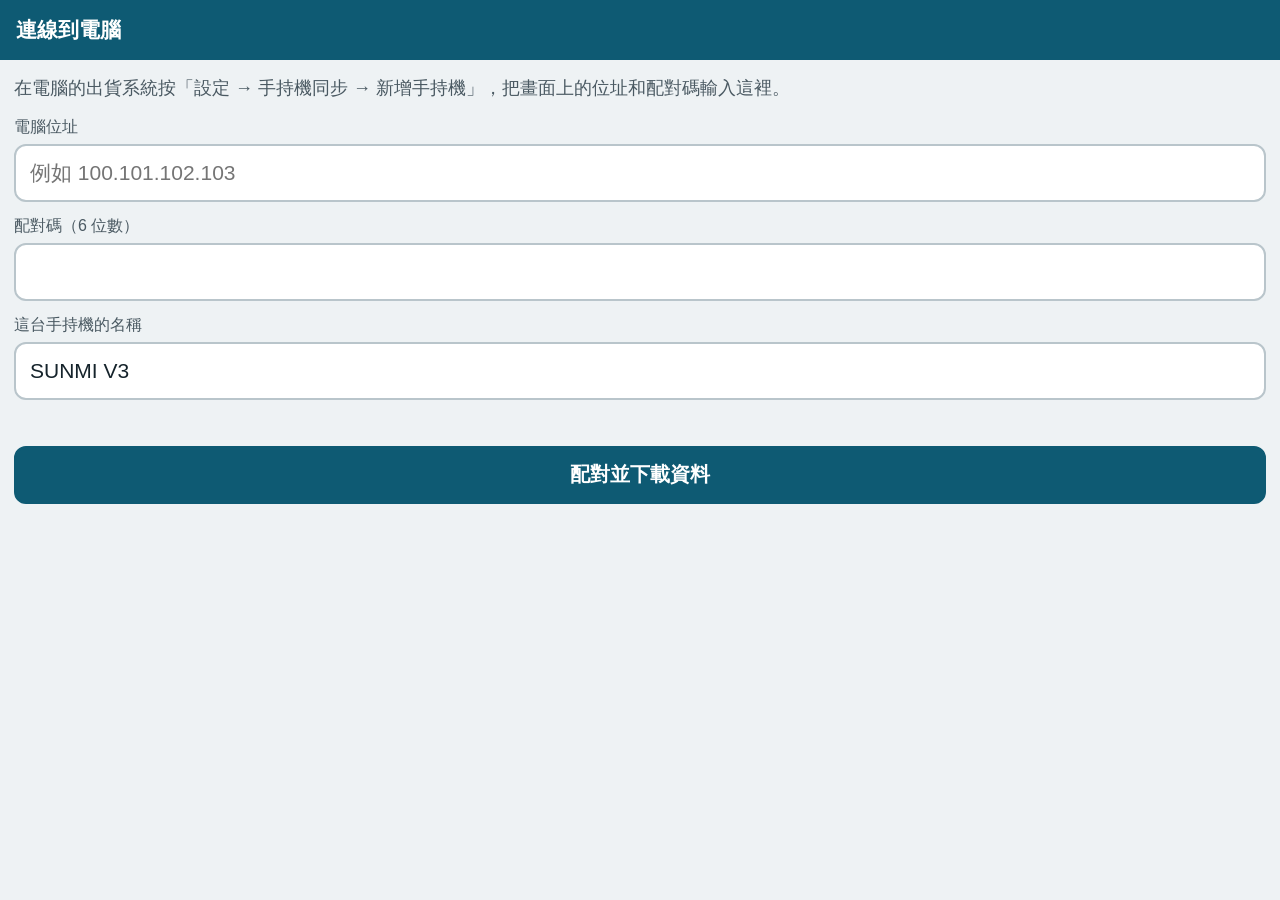
==== handheld/web/index.html @ 35146928 "泓昇出貨系統 0.4.0：電腦版＋手持機 App - 電腦版：出貨單、對帳單、手開對帳單、LQ-310 中一刀列印、手持機同步服務 - 手持機（商米 V3）：離線開單、填單價開立、58mm 熱感單列印" ====
<!doctype html>
<html lang="zh-Hant">
<head>
<meta charset="utf-8">
<meta name="viewport" content="width=device-width, initial-scale=1, maximum-scale=1, viewport-fit=cover">
<title>泓昇出貨</title>
<link rel="stylesheet" href="app.css">
</head>
<body>

<!-- 連線到電腦（第一次使用） -->
<section class="view" id="v-setup">
  <header class="bar"><h1>連線到電腦</h1></header>
  <div class="page">
    <p class="lead">在電腦的出貨系統按「設定 → 手持機同步 → 新增手持機」，把畫面上的位址和配對碼輸入這裡。</p>
    <label class="field"><span>電腦位址</span><input id="su-server" inputmode="url" autocomplete="off" placeholder="例如 100.101.102.103"></label>
    <label class="field"><span>配對碼（6 位數）</span><input id="su-code" inputmode="numeric" maxlength="6" autocomplete="off" class="big-num"></label>
    <label class="field"><span>這台手持機的名稱</span><input id="su-name" autocomplete="off"></label>
    <p class="error" id="su-error"></p>
    <button type="button" class="btn primary block" id="su-pair">配對並下載資料</button>
  </div>
</section>

<!-- 首頁：單據清單 -->
<section class="view" id="v-home">
  <header class="bar">
    <h1 id="home-title">出貨單</h1>
    <button type="button" class="bar-btn" id="home-settings" aria-label="設定">設定</button>
  </header>
  <button type="button" class="sync-chip" id="sync-chip"></button>
  <div class="page with-fab" id="home-list"></div>
  <button type="button" class="fab" id="home-new">＋ 開新出貨單</button>
</section>

<!-- 開單／編輯 -->
<section class="view" id="v-doc">
  <header class="bar">
    <button type="button" class="bar-back" data-back aria-label="返回">‹</button>
    <h1 id="doc-title">新出貨單</h1>
    <button type="button" class="bar-btn danger" id="doc-delete" hidden>刪除</button>
  </header>
  <div class="page with-actions">
    <div id="doc-banner"></div>
    <button type="button" class="pick" id="doc-customer"></button>
    <div id="doc-lines"></div>
    <button type="button" class="btn ghost block" id="doc-add">＋ 加品項</button>
    <div class="totals" id="doc-totals"></div>
  </div>
  <div class="actions-bar" id="doc-actions"></div>
</section>

<!-- 選客戶 -->
<section class="view" id="v-customers">
  <header class="bar">
    <button type="button" class="bar-back" data-back aria-label="返回">‹</button>
    <h1>選擇客戶</h1>
  </header>
  <div class="search"><input id="cp-search" type="search" placeholder="搜尋名稱、代號、電話" autocomplete="off"></div>
  <div class="page" id="cp-list"></div>
</section>

<!-- 新增客戶 -->
<section class="view" id="v-newcust">
  <header class="bar">
    <button type="button" class="bar-back" data-back aria-label="返回">‹</button>
    <h1>新增客戶</h1>
  </header>
  <div class="page with-actions">
    <label class="field"><span>客戶名稱（印在單上）</span><input id="nc-name" autocomplete="off"></label>
    <label class="field"><span>電話</span><input id="nc-phone" inputmode="tel" autocomplete="off"></label>
    <label class="field"><span>地址</span><input id="nc-address" autocomplete="off"></label>
    <div class="field"><span>稅別</span>
      <div class="seg" id="nc-tax">
        <button type="button" data-v="exclusive" aria-pressed="true">外加 5%</button>
        <button type="button" data-v="inclusive" aria-pressed="false">內含 5%</button>
        <button type="button" data-v="none" aria-pressed="false">免稅</button>
      </div>
    </div>
    <label class="field"><span>備註</span><input id="nc-note" autocomplete="off"></label>
    <p class="hint">新增的客戶會同步到電腦，在電腦上確認或合併。</p>
  </div>
  <div class="actions-bar"><button type="button" class="btn primary" id="nc-save">儲存並使用</button></div>
</section>

<!-- 選品項 -->
<section class="view" id="v-products">
  <header class="bar">
    <button type="button" class="bar-back" data-back aria-label="返回">‹</button>
    <h1>選擇品項</h1>
  </header>
  <div class="search"><input id="pp-search" type="search" placeholder="搜尋品名或代號，或直接輸入新品名" autocomplete="off"></div>
  <div class="page" id="pp-list"></div>
</section>

<!-- 品項：數量、單價 -->
<section class="view" id="v-item">
  <header class="bar">
    <button type="button" class="bar-back" data-back aria-label="返回">‹</button>
    <h1 id="it-title">品項</h1>
  </header>
  <div class="page with-actions">
    <label class="field"><span>品名</span><input id="it-name" autocomplete="off"></label>
    <div class="field">
      <span>數量</span>
      <input id="it-qty" inputmode="decimal" autocomplete="off" class="big-num">
      <div class="chips" id="it-qty-chips">
        <button type="button" data-add="斤">斤</button><button type="button" data-add="兩">兩</button>
        <button type="button" data-clear>清除</button>
      </div>
      <p class="hint" id="it-qty-hint"></p>
    </div>
    <div class="field">
      <span>單位</span>
      <input id="it-unit" autocomplete="off">
      <div class="chips" id="it-unit-chips"></div>
    </div>
    <div class="field">
      <span>單價</span>
      <input id="it-price" inputmode="decimal" autocomplete="off" class="big-num">
      <p class="hint" id="it-price-hint"></p>
    </div>
    <label class="field"><span>備註</span><input id="it-note" autocomplete="off"></label>
    <div class="amount-preview" id="it-amount"></div>
  </div>
  <div class="actions-bar">
    <button type="button" class="btn ghost danger" id="it-remove">刪除此項</button>
    <button type="button" class="btn primary" id="it-ok">確定</button>
  </div>
</section>

<!-- 熱感單預覽 -->
<section class="view" id="v-receipt">
  <header class="bar">
    <button type="button" class="bar-back" data-back aria-label="返回">‹</button>
    <h1>出貨單</h1>
  </header>
  <div class="page with-actions receipt-page">
    <p class="status-line" id="rc-status"></p>
    <img id="rc-image" alt="熱感單預覽">
  </div>
  <div class="actions-bar">
    <button type="button" class="btn ghost" id="rc-print">再印一張</button>
    <button type="button" class="btn primary" id="rc-done">完成</button>
  </div>
</section>

<!-- 設定 -->
<section class="view" id="v-settings">
  <header class="bar">
    <button type="button" class="bar-back" data-back aria-label="返回">‹</button>
    <h1>設定</h1>
  </header>
  <div class="page">
    <div class="card" id="st-conn"></div>
    <label class="field"><span>製表人員（預設）</span><input id="st-maker" autocomplete="off"></label>
    <div class="field"><span>印表機</span><div id="st-printers" class="stack"></div></div>
    <button type="button" class="btn ghost block" id="st-test">列印測試單</button>
    <button type="button" class="btn ghost block" id="st-sync">立即同步</button>
    <button type="button" class="btn ghost block" id="st-repair">重新配對</button>
    <button type="button" class="btn ghost danger block" id="st-reset">清除手持機上的資料</button>
    <p class="hint" id="st-version"></p>
  </div>
</section>

<div class="modal-back" id="confirm-back">
  <div class="modal" role="dialog" aria-modal="true">
    <p id="confirm-msg"></p>
    <div class="modal-actions">
      <button type="button" class="btn ghost" id="confirm-cancel">取消</button>
      <button type="button" class="btn primary" id="confirm-ok">確定</button>
    </div>
  </div>
</div>
<div id="toast" aria-live="polite"></div>
<canvas id="receipt-canvas" width="384" height="100" hidden></canvas>

<script src="logic.js"></script>
<script src="receipt.js"></script>
<script src="native.js"></script>
<script src="app.js"></script>
</body>
</html>
---- handheld/web/app.css ----
/* 手持機（商米 V3，6.75 吋直立）：字大、按鈕大、單手好按 */
:root {
  --ink: #15232B;
  --muted: #4A5962;
  --line: #D5DCE0;
  --bg: #EEF2F4;
  --panel: #FFFFFF;
  --accent: #0E5A73;
  --accent-dark: #09404F;
  --accent-weak: #DCEDF2;
  --warn: #A9480B;
  --warn-weak: #FBEBDD;
  --danger: #A23B2A;
  --ok: #1F6B3A;
  --radius: 12px;
  font-family: "Noto Sans CJK TC", "Noto Sans TC", "PingFang TC", "Microsoft JhengHei", sans-serif;
  font-size: 18px;
  color: var(--ink);
  -webkit-text-size-adjust: 100%;
}
* { box-sizing: border-box; -webkit-tap-highlight-color: transparent; }
html, body { margin: 0; background: var(--bg); min-height: 100%; }
button, input { font: inherit; color: inherit; }
button { cursor: pointer; }
:focus-visible { outline: 3px solid var(--accent); outline-offset: 2px; }

.view { display: none; min-height: 100vh; flex-direction: column; }
.view.active { display: flex; }

/* 上方標題列 */
.bar {
  position: sticky; top: 0; z-index: 5; display: flex; align-items: center; gap: 8px;
  min-height: 60px; padding: 6px 10px; background: var(--accent); color: #fff;
}
.bar h1 { flex: 1; margin: 0; font-size: 21px; font-weight: 700; white-space: nowrap; overflow: hidden; text-overflow: ellipsis; padding-left: 6px; }
.bar-back { width: 48px; height: 48px; border: 0; border-radius: 10px; background: transparent; color: #fff; font-size: 34px; line-height: 1; }
.bar-btn { height: 44px; padding: 0 16px; border: 1px solid rgba(255,255,255,.55); border-radius: 10px; background: transparent; color: #fff; font-size: 17px; }
.bar-btn.danger { border-color: #F2B8AD; color: #FFE1DA; }

.page { flex: 1; padding: 14px 14px 24px; display: flex; flex-direction: column; gap: 14px; }
.page.with-actions { padding-bottom: 110px; }
.page.with-fab { padding-bottom: 110px; }
.lead { margin: 0; line-height: 1.6; color: var(--muted); }
.hint { margin: 0; font-size: 15px; line-height: 1.5; color: var(--muted); }
.error { margin: 0; color: var(--danger); font-weight: 600; min-height: 1em; }

/* 輸入欄位 */
.field { display: flex; flex-direction: column; gap: 6px; }
.field > span { font-size: 16px; color: var(--muted); }
.field input {
  height: 58px; border: 2px solid #B9C5CB; border-radius: var(--radius); padding: 0 14px; font-size: 21px; background: #fff; width: 100%;
}
.field input:focus { border-color: var(--accent); outline: none; }
.field input.invalid { border-color: var(--danger); background: #FDF1EE; }
input.big-num { font-size: 28px; font-weight: 700; letter-spacing: 1px; font-variant-numeric: tabular-nums; }

/* 按鈕 */
.btn { min-height: 58px; padding: 0 18px; border-radius: var(--radius); border: 2px solid var(--accent); background: #fff; color: var(--accent); font-size: 20px; font-weight: 700; }
.btn.primary { background: var(--accent); color: #fff; }
.btn.primary:active { background: var(--accent-dark); }
.btn.ghost { border-color: #B9C5CB; color: var(--ink); font-weight: 600; }
.btn.danger { color: var(--danger); border-color: #E4B4AA; }
.btn.block { width: 100%; }
.btn:disabled { opacity: .45; }

.chips { display: flex; flex-wrap: wrap; gap: 8px; }
.chips button { min-width: 64px; height: 48px; padding: 0 14px; border: 2px solid #B9C5CB; border-radius: 24px; background: #fff; font-size: 19px; }
.chips button.on { border-color: var(--accent); background: var(--accent-weak); color: var(--accent-dark); font-weight: 700; }

.seg { display: grid; grid-template-columns: repeat(3, 1fr); border: 2px solid #B9C5CB; border-radius: var(--radius); overflow: hidden; }
.seg button { height: 54px; border: 0; background: #fff; font-size: 18px; }
.seg button + button { border-left: 2px solid #B9C5CB; }
.seg button[aria-pressed=true] { background: var(--accent); color: #fff; font-weight: 700; }

/* 下方固定按鈕列 */
.actions-bar {
  position: fixed; left: 0; right: 0; bottom: 0; z-index: 6; display: flex; gap: 10px;
  padding: 10px 12px calc(10px + env(safe-area-inset-bottom)); background: #fff; border-top: 1px solid var(--line);
}
.actions-bar .btn { flex: 1; min-height: 64px; }
.actions-bar .btn.primary { flex: 1.6; }
.fab {
  position: fixed; left: 12px; right: 12px; bottom: calc(14px + env(safe-area-inset-bottom)); z-index: 6;
  min-height: 68px; border: 0; border-radius: 16px; background: var(--accent); color: #fff; font-size: 23px; font-weight: 700;
  box-shadow: 0 6px 18px rgba(14, 90, 115, .35);
}

/* 同步狀態 */
.sync-chip {
  display: flex; align-items: center; gap: 10px; width: 100%; min-height: 50px; padding: 8px 16px; border: 0;
  background: #fff; border-bottom: 1px solid var(--line); font-size: 17px; text-align: left;
}
.sync-chip .dot { width: 12px; height: 12px; border-radius: 50%; flex: 0 0 12px; background: var(--ok); }
.sync-chip.pending .dot { background: #D99A1E; }
.sync-chip.offline .dot { background: #9AA6AC; }
.sync-chip.error .dot { background: var(--danger); }
.sync-chip.busy .dot { animation: pulse 1s infinite; }
.sync-chip .act { margin-left: auto; color: var(--accent); font-weight: 700; }
@keyframes pulse { 50% { opacity: .25; } }
@media (prefers-reduced-motion: reduce) { .sync-chip.busy .dot { animation: none; } }

/* 清單卡片 */
.section-title { margin: 6px 2px -4px; font-size: 16px; font-weight: 700; color: var(--muted); }
.card { background: var(--panel); border: 1px solid var(--line); border-radius: 14px; padding: 14px 16px; }
.doc-card { display: flex; flex-direction: column; gap: 6px; width: 100%; text-align: left; background: #fff; border: 1px solid var(--line); border-radius: 14px; padding: 14px 16px; }
.doc-card:active { background: #F4F8FA; }
.doc-card .row1 { display: flex; align-items: baseline; gap: 10px; }
.doc-card .cust { flex: 1; font-size: 21px; font-weight: 700; overflow: hidden; text-overflow: ellipsis; white-space: nowrap; }
.doc-card .amt { font-size: 22px; font-weight: 700; font-variant-numeric: tabular-nums; }
.doc-card .row2 { display: flex; flex-wrap: wrap; gap: 6px 10px; align-items: center; font-size: 15px; color: var(--muted); }
.badge { display: inline-block; padding: 3px 10px; border-radius: 99px; font-size: 14px; font-weight: 600; background: #E5EAED; color: #34444D; }
.badge.draft { background: #FFF1CC; color: #6E4B00; }
.badge.need { background: var(--warn-weak); color: var(--warn); }
.badge.up { background: #E3E9FF; color: #2C3F8F; }
.badge.err { background: #FBE2DD; color: var(--danger); }
.badge.lock { background: var(--accent-weak); color: var(--accent-dark); }
.empty { padding: 36px 12px; text-align: center; color: var(--muted); line-height: 1.7; }

/* 搜尋清單 */
.search { position: sticky; top: 60px; z-index: 4; padding: 10px 12px; background: var(--bg); }
.search input { width: 100%; height: 58px; border: 2px solid #B9C5CB; border-radius: var(--radius); padding: 0 16px; font-size: 21px; background: #fff; }
.pick-item { display: flex; align-items: center; justify-content: space-between; gap: 12px; width: 100%; min-height: 66px; padding: 10px 16px; text-align: left; background: #fff; border: 1px solid var(--line); border-radius: 12px; }
.pick-item .t { font-size: 21px; font-weight: 600; }
.pick-item .s { font-size: 15px; color: var(--muted); text-align: right; white-space: nowrap; }
.pick-item.new { border: 2px dashed var(--accent); color: var(--accent-dark); }
.pick-item.new .t { font-weight: 700; }

/* 開單畫面 */
.pick { display: flex; flex-direction: column; align-items: flex-start; gap: 4px; width: 100%; min-height: 76px; padding: 12px 16px; text-align: left; background: #fff; border: 2px solid var(--accent); border-radius: 14px; }
.pick .label { font-size: 15px; color: var(--muted); }
.pick .value { font-size: 23px; font-weight: 700; }
.pick .sub { font-size: 15px; color: var(--muted); }
.pick.empty-pick { border-style: dashed; }
.pick.empty-pick .value { color: var(--accent); }
.line-card { display: flex; flex-direction: column; gap: 4px; width: 100%; text-align: left; padding: 12px 16px; background: #fff; border: 1px solid var(--line); border-radius: 12px; }
.line-card .name { font-size: 21px; font-weight: 700; }
.line-card .calc { display: flex; justify-content: space-between; gap: 10px; font-size: 19px; font-variant-numeric: tabular-nums; }
.line-card .calc b { font-size: 21px; }
.line-card.missing { border: 2px solid var(--warn); background: #FFF9F3; }
.line-card .warn { color: var(--warn); font-weight: 700; font-size: 16px; }
.totals { background: #fff; border: 1px solid var(--line); border-radius: 14px; padding: 12px 16px; font-variant-numeric: tabular-nums; }
.totals .r { display: flex; justify-content: space-between; padding: 4px 0; font-size: 19px; }
.totals .r.grand { border-top: 2px solid var(--line); margin-top: 6px; padding-top: 10px; font-size: 27px; font-weight: 800; }
.banner { padding: 12px 14px; border-radius: 12px; background: var(--accent-weak); color: var(--accent-dark); font-size: 16px; line-height: 1.5; }
.banner.warn { background: var(--warn-weak); color: var(--warn); }
.amount-preview { padding: 14px 16px; border-radius: 12px; background: #fff; border: 1px solid var(--line); font-size: 21px; font-variant-numeric: tabular-nums; }
.amount-preview b { font-size: 27px; }

/* 熱感單預覽 */
.receipt-page { align-items: center; }
.receipt-page img { width: 100%; max-width: 384px; background: #fff; box-shadow: 0 2px 10px rgba(0,0,0,.15); image-rendering: pixelated; }
.status-line { margin: 0; font-size: 18px; font-weight: 700; text-align: center; }
.status-line.ok { color: var(--ok); }
.status-line.err { color: var(--danger); }

.stack { display: flex; flex-direction: column; gap: 8px; }
.opt { display: flex; align-items: center; gap: 12px; min-height: 58px; padding: 8px 14px; background: #fff; border: 2px solid #B9C5CB; border-radius: 12px; text-align: left; width: 100%; font-size: 18px; }
.opt[aria-pressed=true] { border-color: var(--accent); background: var(--accent-weak); font-weight: 700; }

/* 對話框、提示 */
.modal-back { position: fixed; inset: 0; z-index: 50; display: none; align-items: center; justify-content: center; padding: 18px; background: rgba(15, 30, 38, .5); }
.modal-back.open { display: flex; }
.modal { width: 100%; max-width: 420px; background: #fff; border-radius: 16px; padding: 20px; display: flex; flex-direction: column; gap: 18px; }
.modal p { margin: 0; font-size: 19px; line-height: 1.6; white-space: pre-line; }
.modal-actions { display: flex; gap: 10px; }
.modal-actions .btn { flex: 1; }
#toast { position: fixed; left: 12px; right: 12px; bottom: 100px; z-index: 60; display: flex; flex-direction: column; gap: 8px; pointer-events: none; }
.toast { padding: 14px 16px; border-radius: 12px; background: var(--ink); color: #fff; font-size: 18px; line-height: 1.5; box-shadow: 0 4px 16px rgba(0,0,0,.25); }
.toast.error { background: var(--danger); }
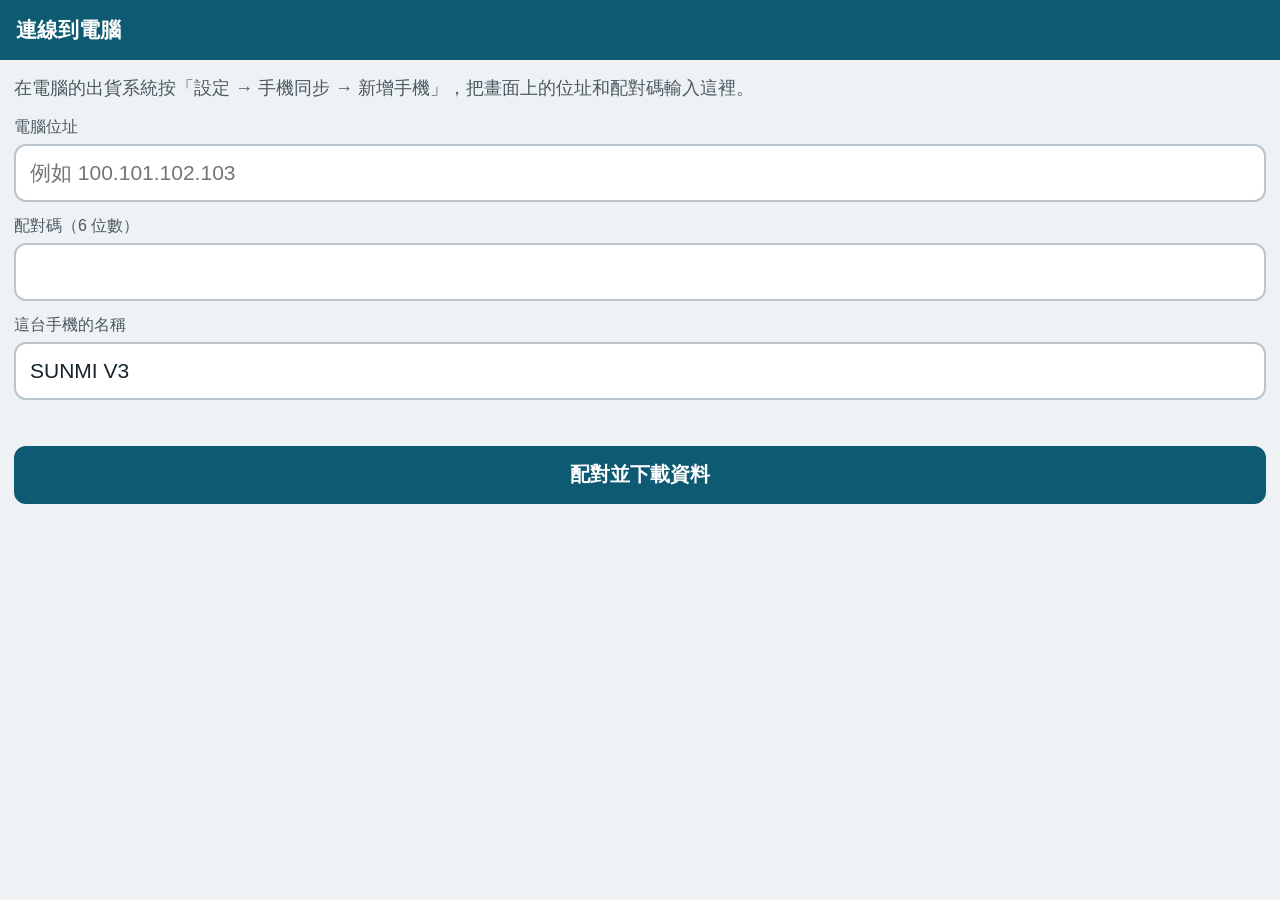
==== commit 9fd05240: "0.5.0：一般手機＋Zebra ZR128、出貨流程、客戶頁；電腦版常駐右下角、刪除客戶品項 電腦版 - 客戶列表加統編、稅別欄 - 客戶、品項可以刪除（用過的改為停用） - 關閉視窗縮到右下角繼續" ====
--- a/handheld/web/index.html
+++ b/handheld/web/index.html
@@ -12,10 +12,10 @@
 <section class="view" id="v-setup">
   <header class="bar"><h1>連線到電腦</h1></header>
   <div class="page">
-    <p class="lead">在電腦的出貨系統按「設定 → 手持機同步 → 新增手持機」，把畫面上的位址和配對碼輸入這裡。</p>
+    <p class="lead">在電腦的出貨系統按「設定 → 手機同步 → 新增手機」，把畫面上的位址和配對碼輸入這裡。</p>
     <label class="field"><span>電腦位址</span><input id="su-server" inputmode="url" autocomplete="off" placeholder="例如 100.101.102.103"></label>
     <label class="field"><span>配對碼（6 位數）</span><input id="su-code" inputmode="numeric" maxlength="6" autocomplete="off" class="big-num"></label>
-    <label class="field"><span>這台手持機的名稱</span><input id="su-name" autocomplete="off"></label>
+    <label class="field"><span>這台手機的名稱</span><input id="su-name" autocomplete="off"></label>
     <p class="error" id="su-error"></p>
     <button type="button" class="btn primary block" id="su-pair">配對並下載資料</button>
   </div>
@@ -28,8 +28,27 @@
     <button type="button" class="bar-btn" id="home-settings" aria-label="設定">設定</button>
   </header>
   <button type="button" class="sync-chip" id="sync-chip"></button>
-  <div class="page with-fab" id="home-list"></div>
-  <button type="button" class="fab" id="home-new">＋ 開新出貨單</button>
+  <div class="page with-fab with-tabs" id="home-list"></div>
+  <button type="button" class="fab above-tabs" id="home-new">＋ 開新出貨單</button>
+  <nav class="tabbar" aria-label="主選單">
+    <button type="button" data-tab="v-home" aria-current="page"><span class="ti">▤</span>出貨單</button>
+    <button type="button" data-tab="v-clients"><span class="ti">☺</span>客戶</button>
+  </nav>
+</section>
+
+<!-- 客戶（下方工具列） -->
+<section class="view" id="v-clients">
+  <header class="bar">
+    <h1>客戶</h1>
+    <button type="button" class="bar-btn" id="cl-settings" aria-label="設定">設定</button>
+  </header>
+  <div class="search"><input id="cl-search" type="search" placeholder="搜尋名稱、代號、電話" autocomplete="off"></div>
+  <div class="page with-fab with-tabs" id="cl-list"></div>
+  <button type="button" class="fab above-tabs" id="cl-new">＋ 新增客戶</button>
+  <nav class="tabbar" aria-label="主選單">
+    <button type="button" data-tab="v-home"><span class="ti">▤</span>出貨單</button>
+    <button type="button" data-tab="v-clients" aria-current="page"><span class="ti">☺</span>客戶</button>
+  </nav>
 </section>
 
 <!-- 開單／編輯 -->
@@ -63,11 +82,14 @@
 <section class="view" id="v-newcust">
   <header class="bar">
     <button type="button" class="bar-back" data-back aria-label="返回">‹</button>
-    <h1>新增客戶</h1>
+    <h1 id="nc-title">新增客戶</h1>
   </header>
   <div class="page with-actions">
+    <div id="nc-banner"></div>
     <label class="field"><span>客戶名稱（印在單上）</span><input id="nc-name" autocomplete="off"></label>
-    <label class="field"><span>電話</span><input id="nc-phone" inputmode="tel" autocomplete="off"></label>
+    <div class="field"><span>電話</span>
+      <div class="inline"><input id="nc-phone" inputmode="tel" autocomplete="off"><a class="btn ghost call" id="nc-call" hidden>撥打</a></div>
+    </div>
     <label class="field"><span>地址</span><input id="nc-address" autocomplete="off"></label>
     <div class="field"><span>稅別</span>
       <div class="seg" id="nc-tax">
@@ -76,10 +98,11 @@
         <button type="button" data-v="none" aria-pressed="false">免稅</button>
       </div>
     </div>
+    <label class="field"><span>統一編號</span><input id="nc-taxid" inputmode="numeric" maxlength="8" autocomplete="off"></label>
     <label class="field"><span>備註</span><input id="nc-note" autocomplete="off"></label>
-    <p class="hint">新增的客戶會同步到電腦，在電腦上確認或合併。</p>
-  </div>
-  <div class="actions-bar"><button type="button" class="btn primary" id="nc-save">儲存並使用</button></div>
+    <p class="hint" id="nc-hint"></p>
+  </div>
+  <div class="actions-bar"><button type="button" class="btn primary" id="nc-save">儲存</button></div>
 </section>
 
 <!-- 選品項 -->
@@ -157,7 +180,7 @@
     <button type="button" class="btn ghost block" id="st-test">列印測試單</button>
     <button type="button" class="btn ghost block" id="st-sync">立即同步</button>
     <button type="button" class="btn ghost block" id="st-repair">重新配對</button>
-    <button type="button" class="btn ghost danger block" id="st-reset">清除手持機上的資料</button>
+    <button type="button" class="btn ghost danger block" id="st-reset">清除手機上的資料</button>
     <p class="hint" id="st-version"></p>
   </div>
 </section>
--- a/handheld/web/app.css
+++ b/handheld/web/app.css
@@ -1,4 +1,4 @@
-/* 手持機（商米 V3，6.75 吋直立）：字大、按鈕大、單手好按 */
+/* 手機（直立）：字大、按鈕大、單手好按 */
 :root {
   --ink: #15232B;
   --muted: #4A5962;
@@ -167,3 +167,19 @@
 #toast { position: fixed; left: 12px; right: 12px; bottom: 100px; z-index: 60; display: flex; flex-direction: column; gap: 8px; pointer-events: none; }
 .toast { padding: 14px 16px; border-radius: 12px; background: var(--ink); color: #fff; font-size: 18px; line-height: 1.5; box-shadow: 0 4px 16px rgba(0,0,0,.25); }
 .toast.error { background: var(--danger); }
+
+/* 下方工具列 */
+.tabbar {
+  position: fixed; left: 0; right: 0; bottom: 0; z-index: 7; display: grid; grid-template-columns: 1fr 1fr;
+  padding-bottom: env(safe-area-inset-bottom); background: #fff; border-top: 1px solid var(--line);
+}
+.tabbar button { display: flex; flex-direction: column; align-items: center; justify-content: center; gap: 2px; height: 64px; border: 0; background: transparent; color: var(--muted); font-size: 16px; }
+.tabbar button .ti { font-size: 22px; line-height: 1; }
+.tabbar button[aria-current=page] { color: var(--accent); font-weight: 700; }
+.fab.above-tabs { bottom: calc(76px + env(safe-area-inset-bottom)); }
+.page.with-tabs { padding-bottom: 180px; }
+.inline { display: flex; gap: 8px; }
+.inline input { flex: 1; min-width: 0; }
+.btn.call { display: inline-flex; align-items: center; text-decoration: none; min-height: 58px; }
+.badge.ship { background: #E2F2E6; color: var(--ok); }
+.badge.todo { background: #E3E9FF; color: #2C3F8F; }
